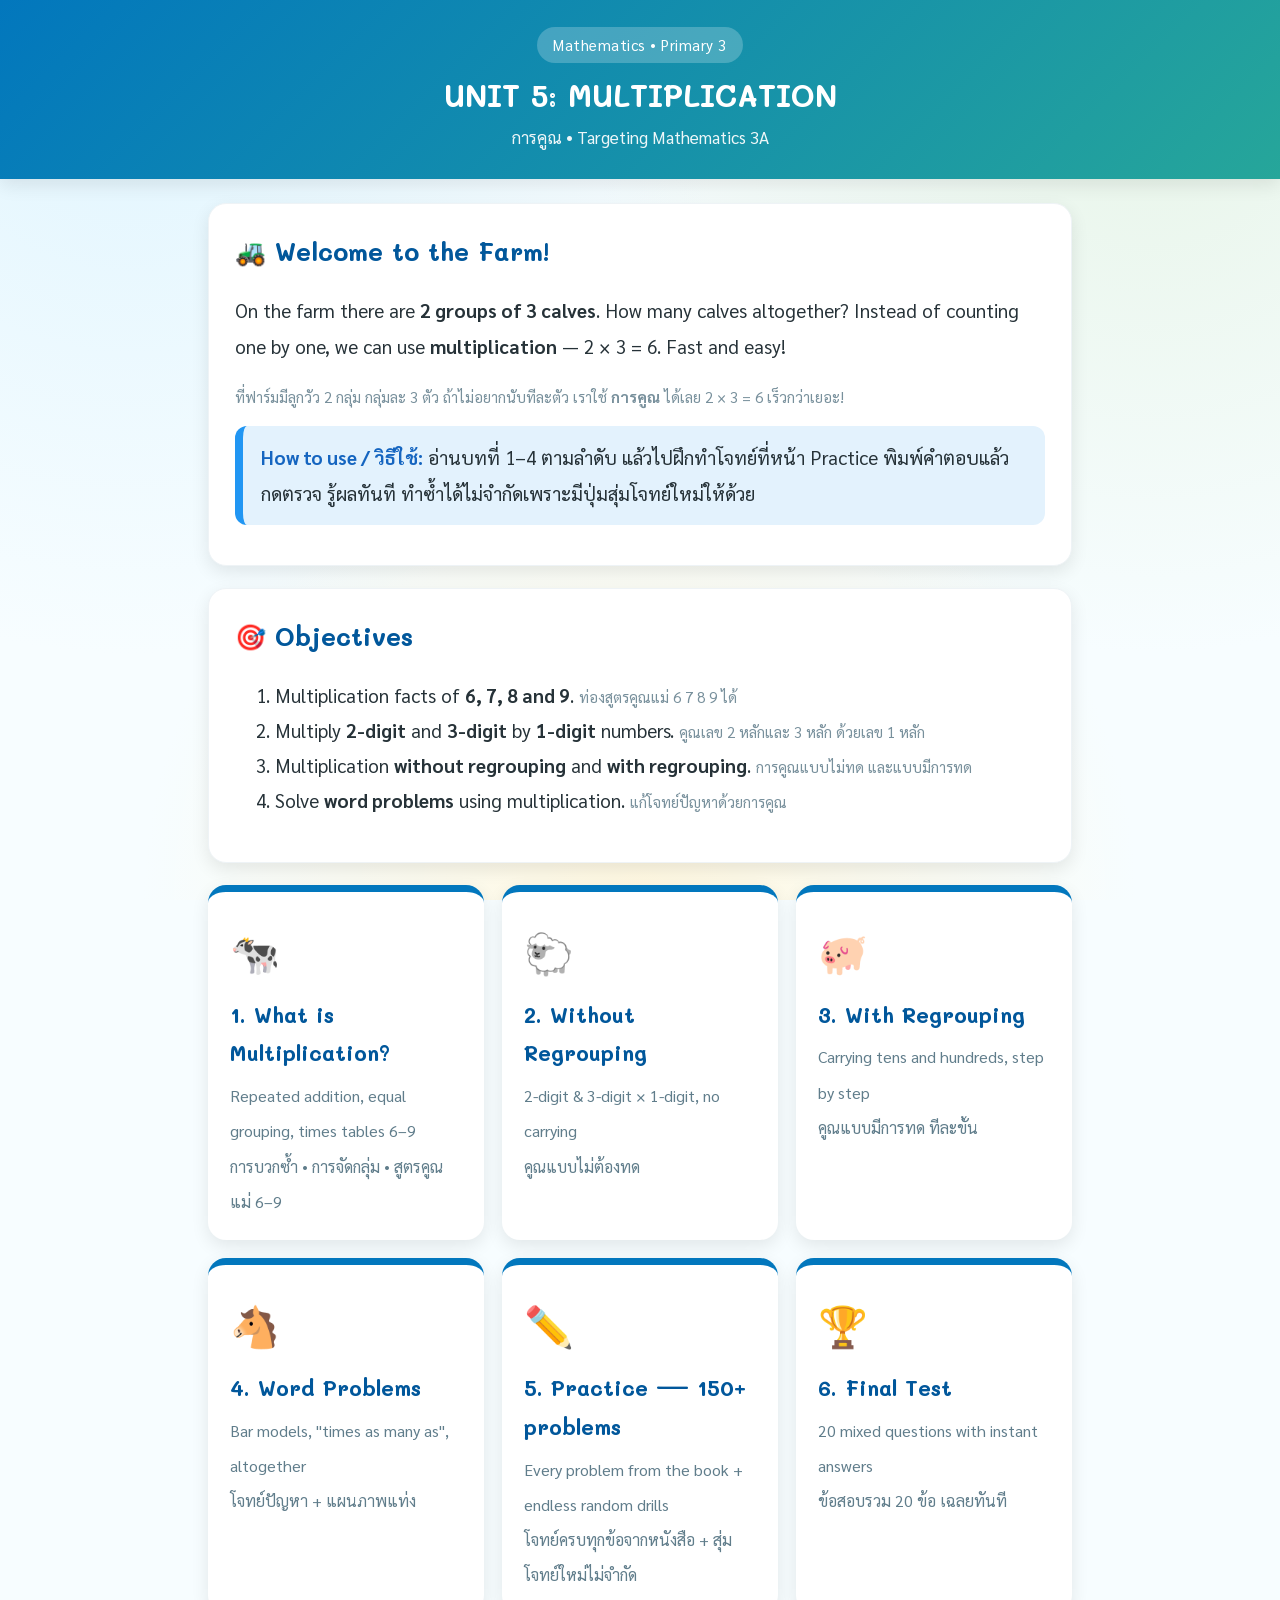
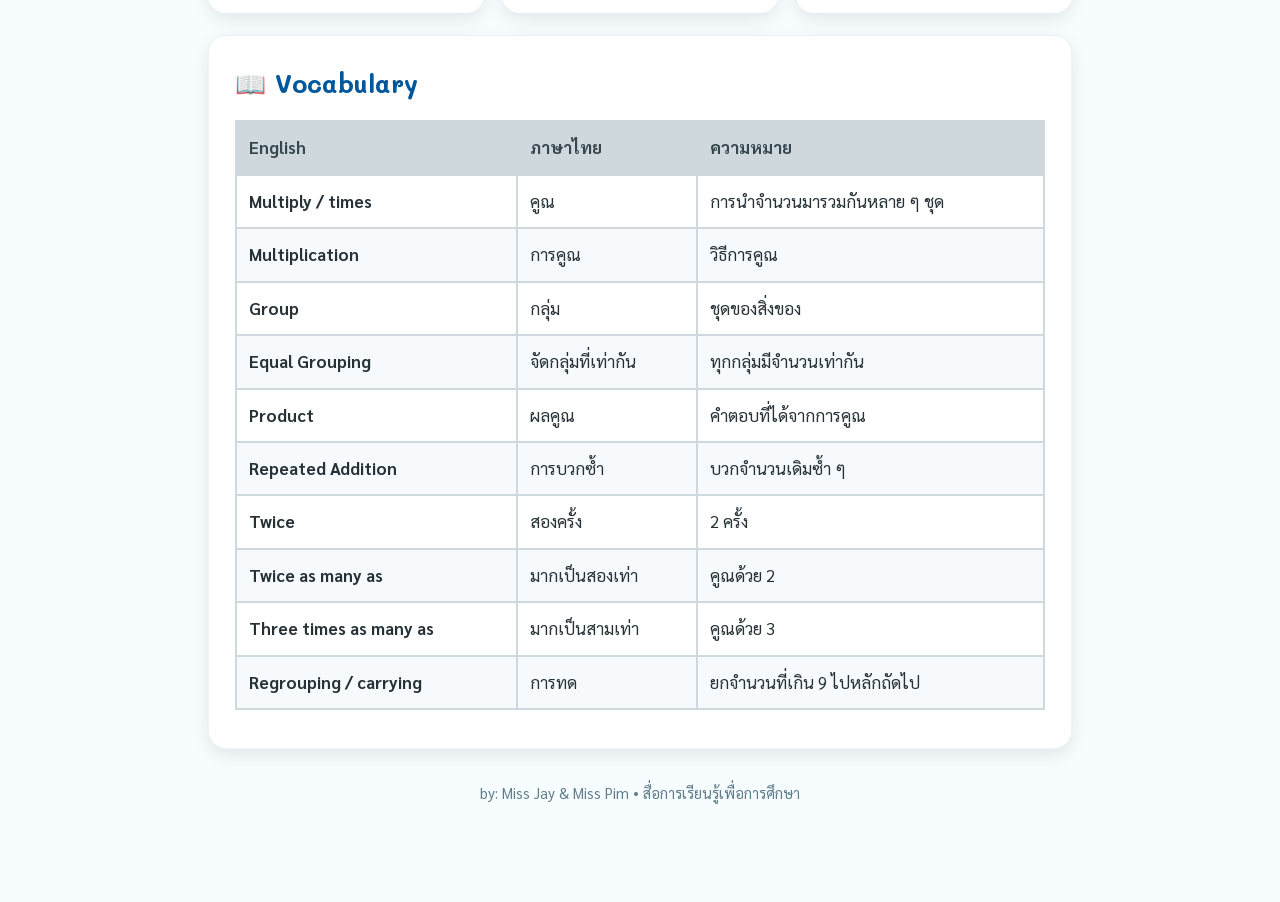
==== index.html @ e2dd2f88 "Add files via upload" ====
<!DOCTYPE html>
<html lang="th">
<head>
<meta charset="UTF-8">
<meta name="viewport" content="width=device-width, initial-scale=1">
<title>Math P.3 — Unit 5 Multiplication</title>
<link rel="stylesheet" href="style.css">
</head>
<body class="math">

<header class="site-head">
  <span class="unit">Mathematics • Primary 3</span>
  <h1>UNIT 5: MULTIPLICATION</h1>
  <p>การคูณ • Targeting Mathematics 3A</p>
</header>

<div class="wrap">

  <div class="card">
    <h2>🚜 Welcome to the Farm!</h2>
    <p>
      On the farm there are <b>2 groups of 3 calves</b>. How many calves altogether?
      Instead of counting one by one, we can use <b>multiplication</b> — 2 × 3 = 6. Fast and easy!
    </p>
    <p class="th">
      ที่ฟาร์มมีลูกวัว 2 กลุ่ม กลุ่มละ 3 ตัว ถ้าไม่อยากนับทีละตัว เราใช้ <b>การคูณ</b> ได้เลย 2 × 3 = 6 เร็วกว่าเยอะ!
    </p>
    <div class="tip">
      <b>How to use / วิธีใช้:</b> อ่านบทที่ 1–4 ตามลำดับ แล้วไปฝึกทำโจทย์ที่หน้า Practice
      พิมพ์คำตอบแล้วกดตรวจ รู้ผลทันที ทำซ้ำได้ไม่จำกัดเพราะมีปุ่มสุ่มโจทย์ใหม่ให้ด้วย
    </div>
  </div>

  <div class="card">
    <h2>🎯 Objectives</h2>
    <ol>
      <li>Multiplication facts of <b>6, 7, 8 and 9</b>. <span class="th">ท่องสูตรคูณแม่ 6 7 8 9 ได้</span></li>
      <li>Multiply <b>2-digit</b> and <b>3-digit</b> by <b>1-digit</b> numbers. <span class="th">คูณเลข 2 หลักและ 3 หลัก ด้วยเลข 1 หลัก</span></li>
      <li>Multiplication <b>without regrouping</b> and <b>with regrouping</b>. <span class="th">การคูณแบบไม่ทด และแบบมีการทด</span></li>
      <li>Solve <b>word problems</b> using multiplication. <span class="th">แก้โจทย์ปัญหาด้วยการคูณ</span></li>
    </ol>
  </div>

  <div class="menu">
    <a href="lesson1.html">
      <span class="ico">🐄</span>
      <b>1. What is Multiplication?</b>
      <span>Repeated addition, equal grouping, times tables 6–9<br><span class="th">การบวกซ้ำ • การจัดกลุ่ม • สูตรคูณแม่ 6–9</span></span>
    </a>
    <a href="lesson2.html">
      <span class="ico">🐑</span>
      <b>2. Without Regrouping</b>
      <span>2-digit &amp; 3-digit × 1-digit, no carrying<br><span class="th">คูณแบบไม่ต้องทด</span></span>
    </a>
    <a href="lesson3.html">
      <span class="ico">🐖</span>
      <b>3. With Regrouping</b>
      <span>Carrying tens and hundreds, step by step<br><span class="th">คูณแบบมีการทด ทีละขั้น</span></span>
    </a>
    <a href="lesson4.html">
      <span class="ico">🐴</span>
      <b>4. Word Problems</b>
      <span>Bar models, "times as many as", altogether<br><span class="th">โจทย์ปัญหา + แผนภาพแท่ง</span></span>
    </a>
    <a href="practice.html">
      <span class="ico">✏️</span>
      <b>5. Practice — 150+ problems</b>
      <span>Every problem from the book + endless random drills<br><span class="th">โจทย์ครบทุกข้อจากหนังสือ + สุ่มโจทย์ใหม่ไม่จำกัด</span></span>
    </a>
    <a href="quiz.html">
      <span class="ico">🏆</span>
      <b>6. Final Test</b>
      <span>20 mixed questions with instant answers<br><span class="th">ข้อสอบรวม 20 ข้อ เฉลยทันที</span></span>
    </a>
  </div>

  <div class="card" style="margin-top:22px">
    <h2>📖 Vocabulary</h2>
    <table>
      <thead><tr><th>English</th><th>ภาษาไทย</th><th>ความหมาย</th></tr></thead>
      <tbody>
        <tr><td><b>Multiply / times</b></td><td>คูณ</td><td>การนำจำนวนมารวมกันหลาย ๆ ชุด</td></tr>
        <tr><td><b>Multiplication</b></td><td>การคูณ</td><td>วิธีการคูณ</td></tr>
        <tr><td><b>Group</b></td><td>กลุ่ม</td><td>ชุดของสิ่งของ</td></tr>
        <tr><td><b>Equal Grouping</b></td><td>จัดกลุ่มที่เท่ากัน</td><td>ทุกกลุ่มมีจำนวนเท่ากัน</td></tr>
        <tr><td><b>Product</b></td><td>ผลคูณ</td><td>คำตอบที่ได้จากการคูณ</td></tr>
        <tr><td><b>Repeated Addition</b></td><td>การบวกซ้ำ</td><td>บวกจำนวนเดิมซ้ำ ๆ</td></tr>
        <tr><td><b>Twice</b></td><td>สองครั้ง</td><td>2 ครั้ง</td></tr>
        <tr><td><b>Twice as many as</b></td><td>มากเป็นสองเท่า</td><td>คูณด้วย 2</td></tr>
        <tr><td><b>Three times as many as</b></td><td>มากเป็นสามเท่า</td><td>คูณด้วย 3</td></tr>
        <tr><td><b>Regrouping / carrying</b></td><td>การทด</td><td>ยกจำนวนที่เกิน 9 ไปหลักถัดไป</td></tr>
      </tbody>
    </table>
  </div>

  <p class="foot">by: Miss Jay &amp; Miss Pim • สื่อการเรียนรู้เพื่อการศึกษา</p>
</div>

</body>
</html>
---- style.css ----
/* ===== สื่อการเรียนรู้ ป.3 หน่วยที่ 4 แรงในชีวิตประจำวัน ===== */

@import url('https://fonts.googleapis.com/css2?family=Sarabun:wght@400;600;700&family=Mali:wght@500;700&display=swap');

:root {
  --green-900: #1b5e20;
  --green-700: #2e7d32;
  --green-500: #43a047;
  --green-100: #e8f5e9;
  --blue-700: #1565c0;
  --blue-500: #2196f3;
  --blue-100: #e3f2fd;
  --orange: #f57c00;
  --yellow: #fff9c4;
  --pink: #fce4ec;
  --purple: #7b1fa2;
  --red: #d32f2f;
  --ink: #263238;
  --muted: #607d8b;
  --card: #ffffff;
  --radius: 18px;
  --shadow: 0 6px 18px rgba(0, 0, 0, .09);
}

* { box-sizing: border-box; }

body {
  margin: 0;
  font-family: 'Sarabun', 'Noto Sans Thai', sans-serif;
  font-size: 19px;
  line-height: 1.85;
  color: var(--ink);
  background:
    radial-gradient(circle at 12% 8%, #e8f5e9 0, transparent 42%),
    radial-gradient(circle at 88% 12%, #e3f2fd 0, transparent 42%),
    radial-gradient(circle at 50% 100%, #fff8e1 0, transparent 45%),
    #fafdff;
  background-attachment: fixed;
}

.wrap {
  max-width: 900px;
  margin: 0 auto;
  padding: 24px 18px 80px;
}

/* ---------- Header ---------- */
.site-head {
  background: linear-gradient(135deg, var(--green-700), var(--green-500));
  color: #fff;
  padding: 26px 18px;
  text-align: center;
  box-shadow: var(--shadow);
}
.site-head .unit {
  display: inline-block;
  background: rgba(255, 255, 255, .22);
  border-radius: 999px;
  padding: 4px 16px;
  font-size: 15px;
  letter-spacing: .5px;
}
.site-head h1 {
  font-family: 'Mali', 'Sarabun', sans-serif;
  margin: 10px 0 4px;
  font-size: 30px;
  line-height: 1.5;
}
.site-head p { margin: 0; opacity: .93; font-size: 17px; }

/* ---------- Nav ---------- */
.crumb {
  display: flex;
  flex-wrap: wrap;
  gap: 8px;
  align-items: center;
  margin-bottom: 18px;
  font-size: 16px;
}
.crumb a {
  color: var(--green-700);
  text-decoration: none;
  background: #fff;
  border: 2px solid var(--green-100);
  border-radius: 999px;
  padding: 4px 14px;
  font-weight: 600;
}
.crumb a:hover { background: var(--green-100); }

/* ---------- Card ---------- */
.card {
  background: var(--card);
  border-radius: var(--radius);
  box-shadow: var(--shadow);
  padding: 24px 26px;
  margin-bottom: 22px;
  border: 1px solid #eef3f6;
}
.card h2 {
  font-family: 'Mali', 'Sarabun', sans-serif;
  color: var(--green-700);
  margin: 0 0 6px;
  font-size: 25px;
  display: flex;
  align-items: center;
  gap: 10px;
}
.card h3 {
  font-family: 'Mali', 'Sarabun', sans-serif;
  color: var(--blue-700);
  font-size: 21px;
  margin: 22px 0 8px;
}

/* ---------- Menu (index) ---------- */
.menu { display: grid; grid-template-columns: repeat(auto-fit, minmax(250px, 1fr)); gap: 18px; }
.menu a {
  display: block;
  background: #fff;
  border-radius: var(--radius);
  box-shadow: var(--shadow);
  padding: 22px;
  text-decoration: none;
  color: var(--ink);
  border-top: 7px solid var(--green-500);
  transition: transform .15s ease, box-shadow .15s ease;
}
.menu a:hover { transform: translateY(-5px); box-shadow: 0 12px 26px rgba(0, 0, 0, .14); }
.menu a .ico { font-size: 40px; display: block; }
.menu a b {
  font-family: 'Mali', 'Sarabun', sans-serif;
  display: block;
  font-size: 21px;
  color: var(--green-900);
  margin: 8px 0 4px;
}
.menu a span { color: var(--muted); font-size: 16px; }
.menu a.b2 { border-top-color: var(--blue-500); }
.menu a.b2 b { color: var(--blue-700); }
.menu a.b3 { border-top-color: var(--orange); }
.menu a.b3 b { color: var(--orange); }
.menu a.b4 { border-top-color: var(--purple); }
.menu a.b4 b { color: var(--purple); }

/* ---------- Grid of concept boxes ---------- */
.grid4 { display: grid; grid-template-columns: repeat(auto-fit, minmax(200px, 1fr)); gap: 16px; margin-top: 12px; }
.box {
  background: var(--green-100);
  border: 2px solid #c8e6c9;
  border-radius: 16px;
  padding: 16px;
  text-align: center;
}
.box .emo { font-size: 38px; }
.box b { display: block; color: var(--green-900); font-size: 18px; margin: 6px 0; font-family: 'Mali', sans-serif; }
.box p { margin: 0; font-size: 16px; line-height: 1.7; }
.box.blue { background: var(--blue-100); border-color: #bbdefb; }
.box.blue b { color: var(--blue-700); }
.box.yellow { background: var(--yellow); border-color: #fff59d; }
.box.yellow b { color: #ef6c00; }
.box.pink { background: var(--pink); border-color: #f8bbd0; }
.box.pink b { color: #ad1457; }

/* ---------- Two-column compare ---------- */
.two { display: grid; grid-template-columns: 1fr 1fr; gap: 18px; }
@media (max-width: 640px) { .two { grid-template-columns: 1fr; } }

/* ---------- Table ---------- */
table { width: 100%; border-collapse: collapse; margin: 14px 0; font-size: 17px; }
th, td { border: 2px solid #cfd8dc; padding: 10px 12px; text-align: left; vertical-align: top; }
th { background: #cfd8dc; color: #37474f; font-weight: 700; }
tbody tr:nth-child(even) td { background: #f7fafc; }

/* ---------- Callouts ---------- */
.note {
  background: var(--yellow);
  border-left: 8px solid var(--orange);
  border-radius: 12px;
  padding: 14px 18px;
  margin: 16px 0;
}
.note b { color: #e65100; }
.tip {
  background: var(--blue-100);
  border-left: 8px solid var(--blue-500);
  border-radius: 12px;
  padding: 14px 18px;
  margin: 16px 0;
}
.tip b { color: var(--blue-700); }

/* ---------- Quiz ---------- */
.q { border: 2px solid #e0e0e0; border-radius: 16px; padding: 18px 20px; margin-bottom: 18px; background: #fff; }
.q .qnum {
  display: inline-block;
  background: var(--green-500);
  color: #fff;
  border-radius: 999px;
  width: 32px;
  height: 32px;
  line-height: 32px;
  text-align: center;
  font-weight: 700;
  margin-right: 8px;
}
.q .qtext { font-weight: 600; font-size: 19px; }
.opts { margin-top: 12px; display: grid; gap: 10px; }
.opt {
  display: block;
  width: 100%;
  text-align: left;
  font-family: inherit;
  font-size: 18px;
  background: #f5f7f9;
  border: 2px solid #dfe6ea;
  border-radius: 12px;
  padding: 11px 16px;
  cursor: pointer;
  transition: .12s;
  color: var(--ink);
}
.opt:hover:not(:disabled) { background: var(--green-100); border-color: var(--green-500); }
.opt:disabled { cursor: default; }
.opt.correct { background: #c8e6c9; border-color: var(--green-700); font-weight: 700; }
.opt.wrong { background: #ffcdd2; border-color: var(--red); }
.fb { margin-top: 12px; padding: 12px 16px; border-radius: 12px; display: none; font-size: 17px; }
.fb.show { display: block; }
.fb.ok { background: #e8f5e9; border-left: 6px solid var(--green-700); }
.fb.no { background: #ffebee; border-left: 6px solid var(--red); }

/* ---------- Fill in the blank ---------- */
.fill input[type=text] {
  font-family: inherit;
  font-size: 18px;
  padding: 8px 12px;
  border: 2px solid #dfe6ea;
  border-radius: 10px;
  width: 100%;
  max-width: 420px;
}
.btn {
  font-family: 'Mali', 'Sarabun', sans-serif;
  font-size: 17px;
  background: var(--green-700);
  color: #fff;
  border: 0;
  border-radius: 999px;
  padding: 9px 24px;
  cursor: pointer;
  margin-top: 10px;
}
.btn:hover { background: var(--green-900); }
.btn.ghost { background: #fff; color: var(--green-700); border: 2px solid var(--green-700); }

/* ---------- Score ---------- */
.score {
  position: sticky;
  top: 0;
  z-index: 5;
  background: var(--green-700);
  color: #fff;
  border-radius: 0 0 16px 16px;
  padding: 12px 20px;
  font-family: 'Mali', sans-serif;
  font-size: 20px;
  text-align: center;
  box-shadow: var(--shadow);
  margin-bottom: 20px;
}

/* ---------- Worksheet lines ---------- */
.write-line {
  border-bottom: 2px dotted #90a4ae;
  min-height: 34px;
  margin: 8px 0;
}
.answer {
  display: none;
  background: #e8f5e9;
  border-left: 6px solid var(--green-700);
  border-radius: 10px;
  padding: 10px 16px;
  margin-top: 8px;
  color: var(--green-900);
  font-weight: 600;
}
.answer.show { display: block; }

/* ---------- Footer ---------- */
.foot { text-align: center; color: var(--muted); font-size: 15px; margin-top: 30px; }

/* ---------- Pink theme (Social Studies) ---------- */
body.pink {
  background:
    radial-gradient(circle at 12% 8%, #fce4ec 0, transparent 42%),
    radial-gradient(circle at 88% 12%, #f8bbd0 0, transparent 40%),
    radial-gradient(circle at 50% 100%, #fff3e0 0, transparent 45%),
    #fffafc;
  background-attachment: fixed;
}
body.pink .site-head { background: linear-gradient(135deg, #ec407a, #f06292); }
body.pink .card h2 { color: #c2185b; }
body.pink .card h3 { color: #1a3a7a; }
body.pink .crumb a { color: #c2185b; border-color: #fce4ec; }
body.pink .crumb a:hover { background: #fce4ec; }
body.pink .btn { background: #c2185b; }
body.pink .btn:hover { background: #880e4f; }
body.pink .btn.ghost { background: #fff; color: #c2185b; border-color: #c2185b; }
body.pink .score { background: #c2185b; }
body.pink .q .qnum { background: #ec407a; }
body.pink .opt:hover:not(:disabled) { background: #fce4ec; border-color: #ec407a; }
body.pink .menu a { border-top-color: #ec407a; }
body.pink .menu a b { color: #c2185b; }
body.pink .box { background: #fce4ec; border-color: #f8bbd0; }
body.pink .box b { color: #c2185b; }
body.pink .answer { background: #fce4ec; border-left-color: #c2185b; color: #880e4f; }

/* Country cards */
.countries { display: grid; grid-template-columns: repeat(auto-fit, minmax(230px, 1fr)); gap: 16px; margin-top: 14px; }
.country {
  background: #fff;
  border: 2px solid #f3e5f5;
  border-radius: 16px;
  padding: 16px;
  text-align: center;
  box-shadow: 0 4px 12px rgba(0,0,0,.06);
}
.country .flag { font-size: 46px; line-height: 1.2; }
.country .name {
  font-family: 'Mali', sans-serif;
  font-size: 20px;
  color: #c2185b;
  margin: 4px 0 10px;
  font-weight: 700;
}
.country dl { margin: 0; font-size: 16px; text-align: left; }
.country dt { color: #78909c; font-size: 14px; margin-top: 6px; }
.country dd { margin: 0; font-weight: 700; color: #263238; }
.th { color: #78909c; font-size: 15px; font-weight: 400; }

/* Match exercise */
.match { display: grid; grid-template-columns: 1fr; gap: 10px; }
.match .row { display: flex; align-items: center; gap: 10px; flex-wrap: wrap;
  background: #fafafa; border: 2px solid #eee; border-radius: 12px; padding: 10px 14px; }
.match .row b { min-width: 30px; }
.match select {
  font-family: inherit; font-size: 17px; padding: 7px 10px;
  border: 2px solid #dfe6ea; border-radius: 10px; background: #fff; flex: 1; min-width: 170px;
}
.match .row.right { background: #c8e6c9; border-color: #2e7d32; }
.match .row.miss { background: #ffcdd2; border-color: #d32f2f; }

/* ---------- Print ---------- */
@media print {
  body { background: #fff; }
  .crumb, .btn, .score { display: none; }
  .card { box-shadow: none; break-inside: avoid; }
}

/* ===================== MATH THEME (blue/green farm) ===================== */
body.math {
  background:
    radial-gradient(circle at 10% 6%, #e1f5fe 0, transparent 42%),
    radial-gradient(circle at 90% 10%, #e8f5e9 0, transparent 40%),
    radial-gradient(circle at 50% 100%, #fff8e1 0, transparent 45%),
    #f7fdff;
  background-attachment: fixed;
}
body.math .site-head { background: linear-gradient(135deg, #0277bd, #26a69a); }
body.math .card h2 { color: #01579b; }
body.math .card h3 { color: #2e7d32; }
body.math .crumb a { color: #0277bd; border-color: #e1f5fe; }
body.math .crumb a:hover { background: #e1f5fe; }
body.math .btn { background: #0277bd; }
body.math .btn:hover { background: #01579b; }
body.math .btn.ghost { background: #fff; color: #0277bd; border-color: #0277bd; }
body.math .score { background: #0277bd; }
body.math .q .qnum { background: #26a69a; }
body.math .menu a { border-top-color: #0277bd; }
body.math .menu a b { color: #01579b; }

/* ---- times table cards ---- */
.tt { display: grid; grid-template-columns: repeat(auto-fit, minmax(180px, 1fr)); gap: 14px; }
.tt .col { background: #fff3e0; border: 2px solid #ffcc80; border-radius: 14px; padding: 12px 14px; }
.tt .col h4 {
  margin: 0 0 8px; font-family: 'Mali', sans-serif; font-size: 20px;
  color: #e65100; text-align: center;
}
.tt .row2 {
  background: #ffe0b2; border-radius: 9px; padding: 6px 10px; margin: 5px 0;
  font-size: 19px; font-weight: 700; text-align: center; letter-spacing: .5px;
}

/* ---- skip count chain ---- */
.chain { display: flex; flex-wrap: wrap; gap: 8px; align-items: center; margin: 10px 0; }
.chain .n {
  min-width: 56px; text-align: center; background: #fff; border: 2px solid #ffb74d;
  border-radius: 10px; padding: 8px 6px; font-weight: 700; font-size: 18px;
}
.chain .arrow { color: #e53935; font-weight: 700; }

/* ---- column (vertical) sums ---- */
.sums { display: grid; grid-template-columns: repeat(auto-fit, minmax(140px, 1fr)); gap: 16px; margin-top: 14px; }
.sum {
  background: #fff; border: 2px solid #e0e0e0; border-radius: 14px;
  padding: 14px 10px; text-align: right; font-family: 'Courier New', monospace;
}
.sum .lbl {
  text-align: left; font-family: 'Sarabun', sans-serif; font-size: 14px;
  color: #78909c; margin-bottom: 6px;
}
.sum .a, .sum .b { font-size: 27px; font-weight: 700; letter-spacing: 4px; }
.sum .b::before { content: '×'; float: left; font-size: 24px; }
.sum hr { border: 0; border-top: 3px solid #37474f; margin: 6px 0; }
.sum input {
  font-family: 'Courier New', monospace; font-size: 24px; font-weight: 700;
  width: 100%; text-align: right; letter-spacing: 3px;
  border: 2px solid #dfe6ea; border-radius: 9px; padding: 5px 8px;
}
.sum input.right { background: #c8e6c9; border-color: #2e7d32; }
.sum input.miss  { background: #ffcdd2; border-color: #d32f2f; }
.sum .key { font-family: 'Sarabun', sans-serif; font-size: 15px; color: #c62828; font-weight: 700; display: none; }
.sum .key.show { display: block; }

/* ---- inline fill rows ---- */
.fills { display: grid; grid-template-columns: repeat(auto-fit, minmax(230px, 1fr)); gap: 10px; margin-top: 12px; }
.fill1 {
  display: flex; align-items: center; gap: 8px; flex-wrap: wrap;
  background: #fafafa; border: 2px solid #eceff1; border-radius: 12px;
  padding: 10px 14px; font-size: 19px; font-weight: 600;
}
.fill1 input {
  font-family: inherit; font-size: 19px; font-weight: 700; width: 84px; text-align: center;
  border: 2px solid #dfe6ea; border-radius: 9px; padding: 5px;
}
.fill1 input.right { background: #c8e6c9; border-color: #2e7d32; }
.fill1 input.miss  { background: #ffcdd2; border-color: #d32f2f; }
.fill1 .tag { font-size: 14px; color: #78909c; min-width: 22px; }

/* ---- word problem ---- */
.wp { background: #fff; border: 2px solid #e0e0e0; border-left: 8px solid #26a69a; border-radius: 14px; padding: 16px 20px; margin-bottom: 16px; }
.wp .story { font-size: 19px; line-height: 1.9; }
.wp .story b { color: #00695c; }
.bar { display: flex; gap: 3px; margin: 10px 0; flex-wrap: wrap; }
.bar span {
  background: #c8e6c9; border: 2px solid #66bb6a; border-radius: 6px;
  min-width: 46px; text-align: center; padding: 7px 4px; font-weight: 700; font-size: 16px;
}
.bar span.one { background: #fff59d; border-color: #fbc02d; }

/* ---- stat strip ---- */
.strip {
  display: flex; gap: 14px; flex-wrap: wrap; justify-content: center;
  background: #e1f5fe; border-radius: 14px; padding: 14px; margin: 14px 0;
}
.strip div { text-align: center; min-width: 96px; }
.strip b { display: block; font-size: 27px; color: #01579b; font-family: 'Mali', sans-serif; }
.strip span { font-size: 14px; color: #546e7a; }

/* ---- full multiplication grid ---- */
.grid-table { overflow-x: auto; }
.grid-table table { font-size: 16px; min-width: 560px; }
.grid-table th, .grid-table td { text-align: center; padding: 7px 4px; }
.grid-table thead th, .grid-table tbody th { background: #b3e5fc; color: #01579b; }
.grid-table td.hl { background: #fff9c4; font-weight: 700; }
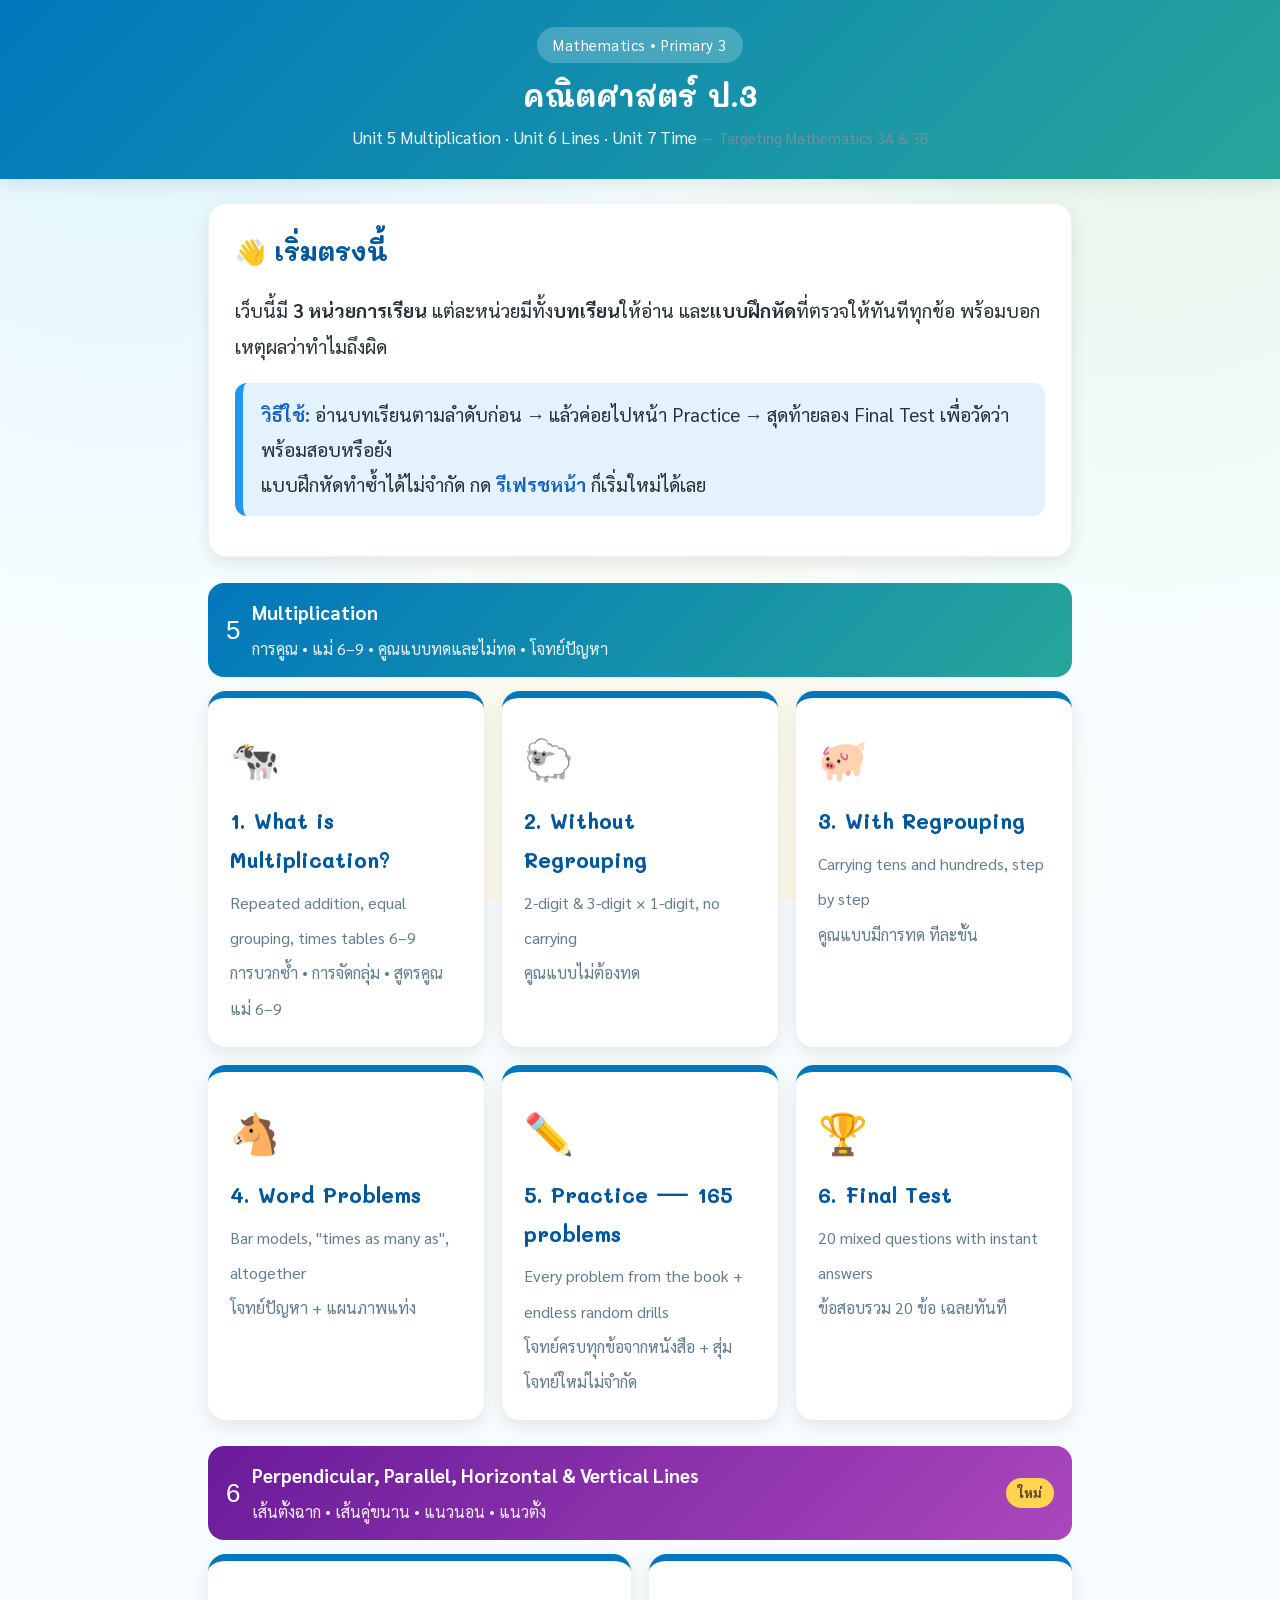
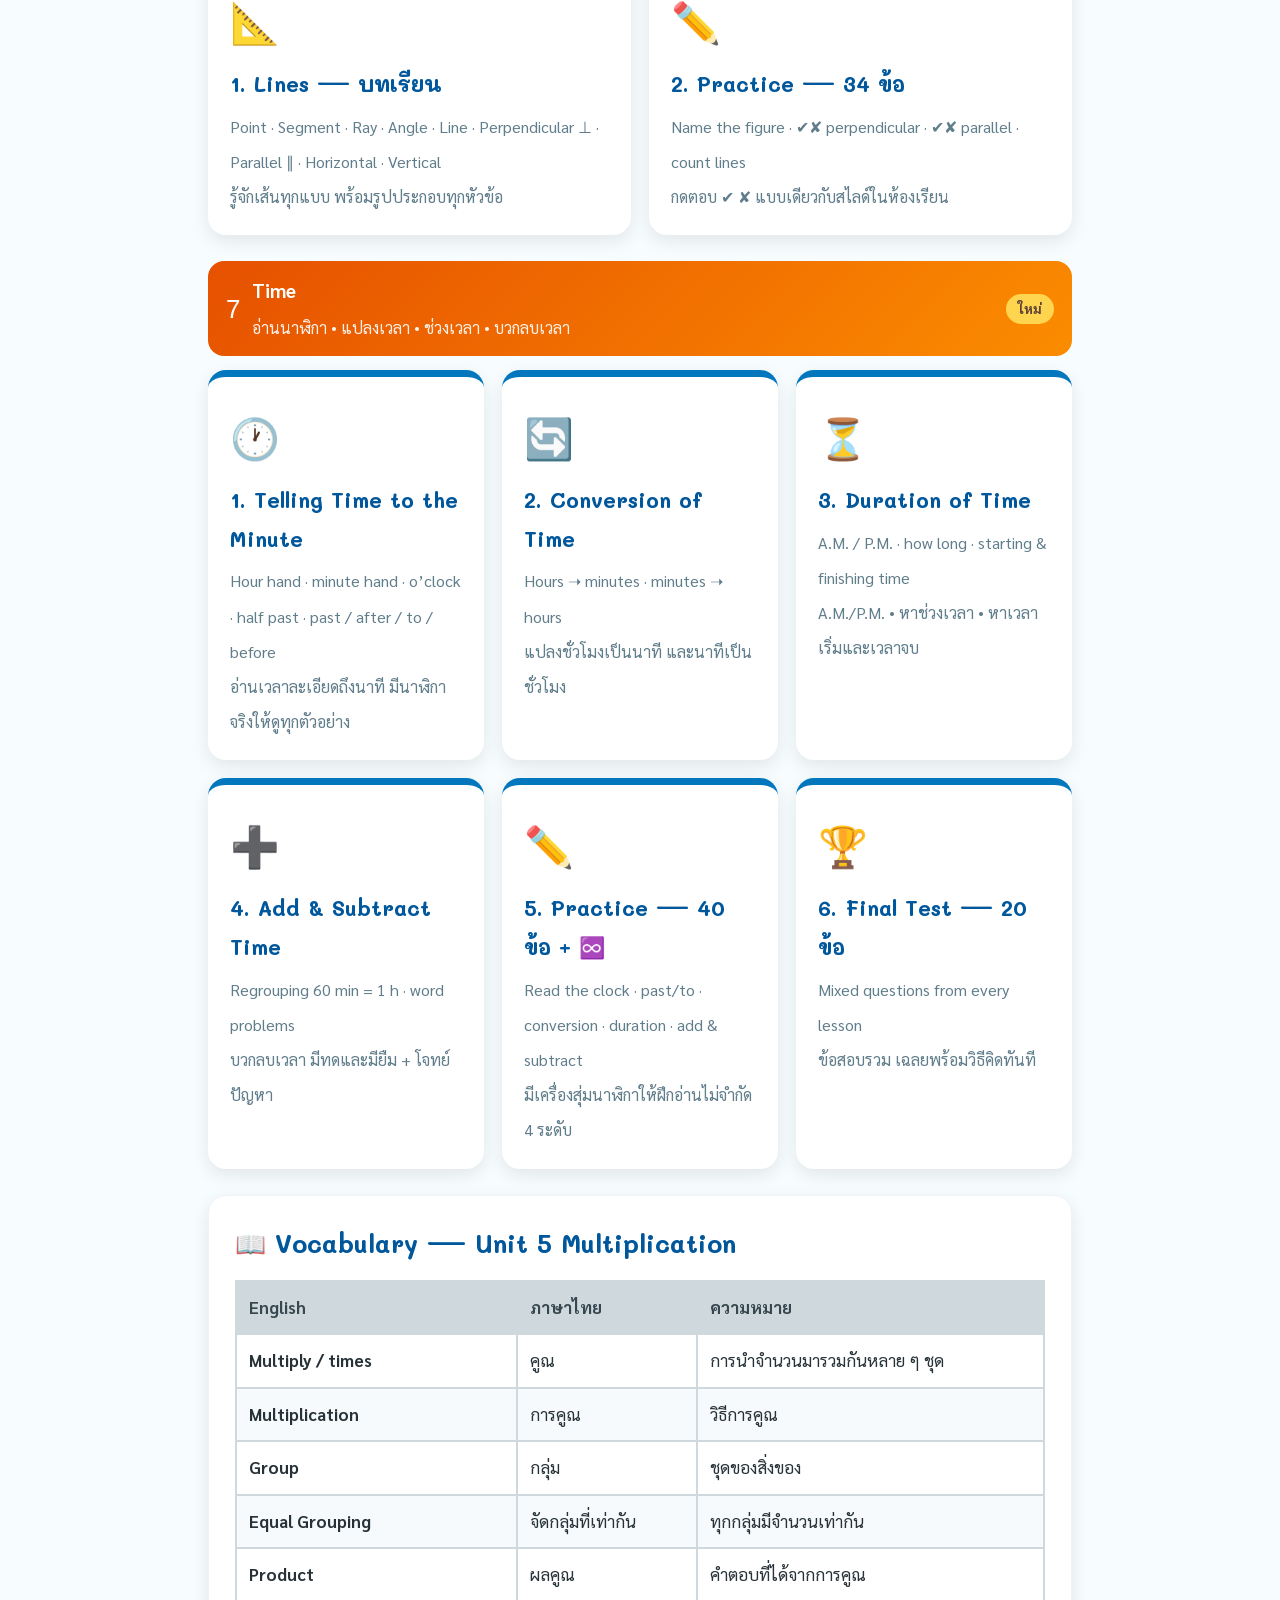
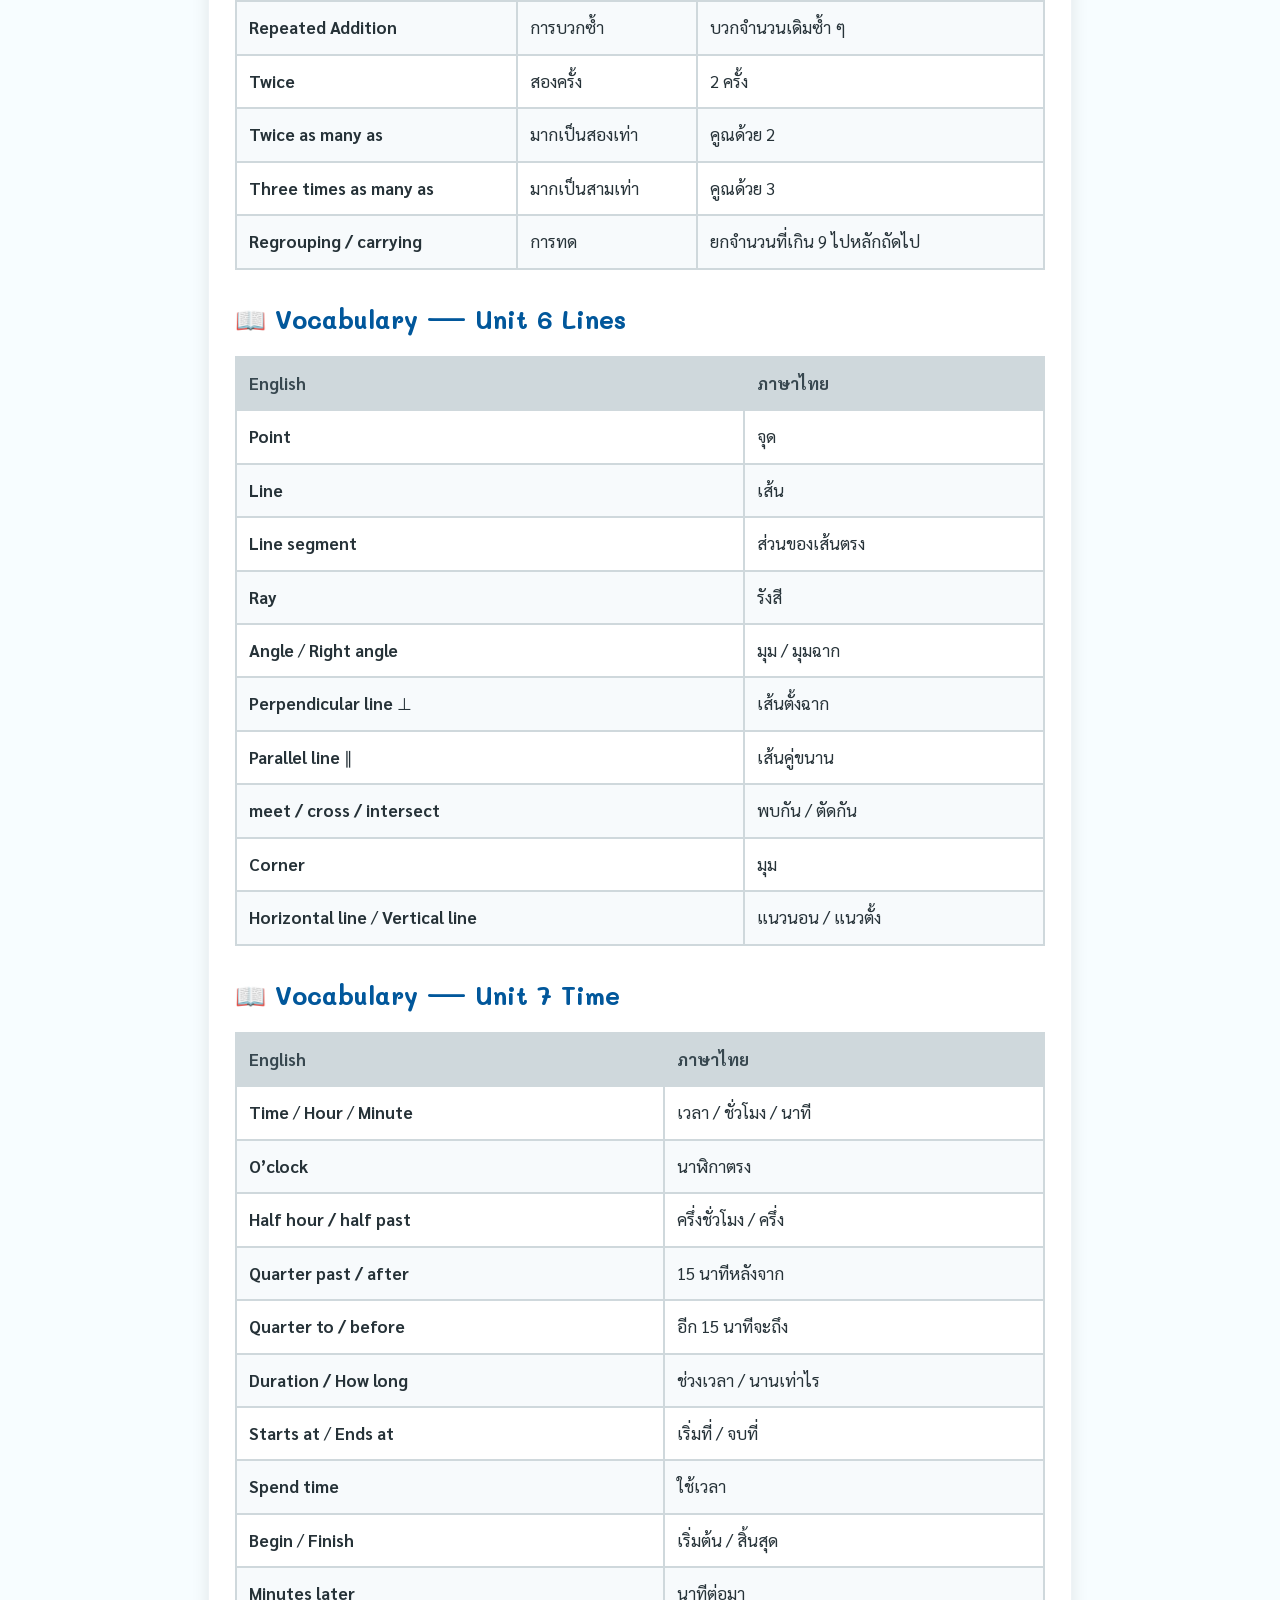
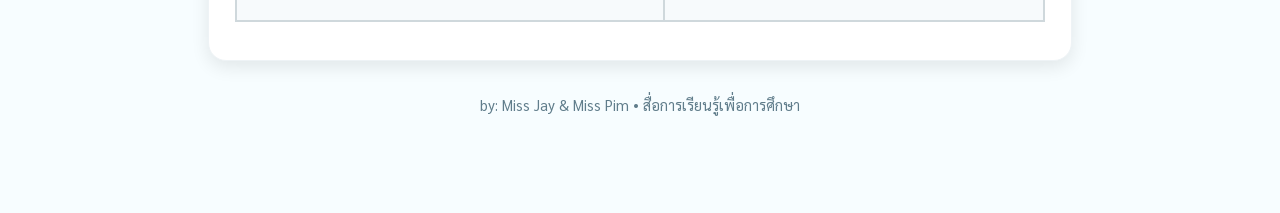
==== commit c83f7b20: "Add files via upload" ====
--- a/index.html
+++ b/index.html
@@ -3,42 +3,52 @@
 <head>
 <meta charset="UTF-8">
 <meta name="viewport" content="width=device-width, initial-scale=1">
-<title>Math P.3 — Unit 5 Multiplication</title>
+<title>Math P.3 — Multiplication · Lines · Time</title>
 <link rel="stylesheet" href="style.css">
+<style>
+  .unitbar {
+    display:flex; align-items:center; gap:12px; flex-wrap:wrap;
+    background:linear-gradient(135deg,#0277bd,#26a69a); color:#fff;
+    border-radius:16px; padding:12px 18px; margin:26px 0 14px;
+  }
+  .unitbar .n { font-family:'Mali',sans-serif; font-size:26px; }
+  .unitbar .t { font-size:19px; font-weight:700; }
+  .unitbar .th2 { font-size:16px; opacity:.92; }
+  .unitbar.u6 { background:linear-gradient(135deg,#6a1b9a,#ab47bc); }
+  .unitbar.u7 { background:linear-gradient(135deg,#e65100,#fb8c00); }
+  .newtag {
+    background:#ffd54f; color:#5d4037; border-radius:999px;
+    padding:2px 12px; font-size:14px; font-weight:700; margin-left:auto;
+  }
+</style>
 </head>
 <body class="math">
 
 <header class="site-head">
   <span class="unit">Mathematics • Primary 3</span>
-  <h1>UNIT 5: MULTIPLICATION</h1>
-  <p>การคูณ • Targeting Mathematics 3A</p>
+  <h1>คณิตศาสตร์ ป.3</h1>
+  <p>Unit 5 Multiplication · Unit 6 Lines · Unit 7 Time <span class="th">— Targeting Mathematics 3A &amp; 3B</span></p>
 </header>
 
 <div class="wrap">
 
   <div class="card">
-    <h2>🚜 Welcome to the Farm!</h2>
+    <h2>👋 เริ่มตรงนี้</h2>
     <p>
-      On the farm there are <b>2 groups of 3 calves</b>. How many calves altogether?
-      Instead of counting one by one, we can use <b>multiplication</b> — 2 × 3 = 6. Fast and easy!
-    </p>
-    <p class="th">
-      ที่ฟาร์มมีลูกวัว 2 กลุ่ม กลุ่มละ 3 ตัว ถ้าไม่อยากนับทีละตัว เราใช้ <b>การคูณ</b> ได้เลย 2 × 3 = 6 เร็วกว่าเยอะ!
+      เว็บนี้มี <b>3 หน่วยการเรียน</b> แต่ละหน่วยมีทั้ง<b>บทเรียน</b>ให้อ่าน และ<b>แบบฝึกหัด</b>ที่ตรวจให้ทันทีทุกข้อ
+      พร้อมบอกเหตุผลว่าทำไมถึงผิด
     </p>
     <div class="tip">
-      <b>How to use / วิธีใช้:</b> อ่านบทที่ 1–4 ตามลำดับ แล้วไปฝึกทำโจทย์ที่หน้า Practice
-      พิมพ์คำตอบแล้วกดตรวจ รู้ผลทันที ทำซ้ำได้ไม่จำกัดเพราะมีปุ่มสุ่มโจทย์ใหม่ให้ด้วย
+      <b>วิธีใช้:</b> อ่านบทเรียนตามลำดับก่อน → แล้วค่อยไปหน้า Practice →
+      สุดท้ายลอง Final Test เพื่อวัดว่าพร้อมสอบหรือยัง<br>
+      แบบฝึกหัดทำซ้ำได้ไม่จำกัด กด <b>รีเฟรชหน้า</b> ก็เริ่มใหม่ได้เลย
     </div>
   </div>
 
-  <div class="card">
-    <h2>🎯 Objectives</h2>
-    <ol>
-      <li>Multiplication facts of <b>6, 7, 8 and 9</b>. <span class="th">ท่องสูตรคูณแม่ 6 7 8 9 ได้</span></li>
-      <li>Multiply <b>2-digit</b> and <b>3-digit</b> by <b>1-digit</b> numbers. <span class="th">คูณเลข 2 หลักและ 3 หลัก ด้วยเลข 1 หลัก</span></li>
-      <li>Multiplication <b>without regrouping</b> and <b>with regrouping</b>. <span class="th">การคูณแบบไม่ทด และแบบมีการทด</span></li>
-      <li>Solve <b>word problems</b> using multiplication. <span class="th">แก้โจทย์ปัญหาด้วยการคูณ</span></li>
-    </ol>
+  <!-- ============ UNIT 5 ============ -->
+  <div class="unitbar">
+    <span class="n">5</span>
+    <span><span class="t">Multiplication</span><br><span class="th2">การคูณ • แม่ 6–9 • คูณแบบทดและไม่ทด • โจทย์ปัญหา</span></span>
   </div>
 
   <div class="menu">
@@ -47,35 +57,106 @@
       <b>1. What is Multiplication?</b>
       <span>Repeated addition, equal grouping, times tables 6–9<br><span class="th">การบวกซ้ำ • การจัดกลุ่ม • สูตรคูณแม่ 6–9</span></span>
     </a>
-    <a href="lesson2.html">
+    <a href="lesson2.html" class="b2">
       <span class="ico">🐑</span>
       <b>2. Without Regrouping</b>
       <span>2-digit &amp; 3-digit × 1-digit, no carrying<br><span class="th">คูณแบบไม่ต้องทด</span></span>
     </a>
-    <a href="lesson3.html">
+    <a href="lesson3.html" class="b3">
       <span class="ico">🐖</span>
       <b>3. With Regrouping</b>
       <span>Carrying tens and hundreds, step by step<br><span class="th">คูณแบบมีการทด ทีละขั้น</span></span>
     </a>
-    <a href="lesson4.html">
+    <a href="lesson4.html" class="b4">
       <span class="ico">🐴</span>
       <b>4. Word Problems</b>
       <span>Bar models, "times as many as", altogether<br><span class="th">โจทย์ปัญหา + แผนภาพแท่ง</span></span>
     </a>
     <a href="practice.html">
       <span class="ico">✏️</span>
-      <b>5. Practice — 150+ problems</b>
+      <b>5. Practice — 165 problems</b>
       <span>Every problem from the book + endless random drills<br><span class="th">โจทย์ครบทุกข้อจากหนังสือ + สุ่มโจทย์ใหม่ไม่จำกัด</span></span>
     </a>
-    <a href="quiz.html">
+    <a href="quiz.html" class="b3">
       <span class="ico">🏆</span>
       <b>6. Final Test</b>
       <span>20 mixed questions with instant answers<br><span class="th">ข้อสอบรวม 20 ข้อ เฉลยทันที</span></span>
     </a>
   </div>
 
-  <div class="card" style="margin-top:22px">
-    <h2>📖 Vocabulary</h2>
+  <!-- ============ UNIT 6 ============ -->
+  <div class="unitbar u6">
+    <span class="n">6</span>
+    <span><span class="t">Perpendicular, Parallel, Horizontal &amp; Vertical Lines</span><br>
+      <span class="th2">เส้นตั้งฉาก • เส้นคู่ขนาน • แนวนอน • แนวตั้ง</span></span>
+    <span class="newtag">ใหม่</span>
+  </div>
+
+  <div class="menu">
+    <a href="unit6.html" class="b4">
+      <span class="ico">📐</span>
+      <b>1. Lines — บทเรียน</b>
+      <span>Point · Segment · Ray · Angle · Line · Perpendicular ⊥ · Parallel ∥ · Horizontal · Vertical
+        <br><span class="th">รู้จักเส้นทุกแบบ พร้อมรูปประกอบทุกหัวข้อ</span></span>
+    </a>
+    <a href="unit6-practice.html" class="b2">
+      <span class="ico">✏️</span>
+      <b>2. Practice — 34 ข้อ</b>
+      <span>Name the figure · ✔✘ perpendicular · ✔✘ parallel · count lines
+        <br><span class="th">กดตอบ ✔ ✘ แบบเดียวกับสไลด์ในห้องเรียน</span></span>
+    </a>
+  </div>
+
+  <!-- ============ UNIT 7 ============ -->
+  <div class="unitbar u7">
+    <span class="n">7</span>
+    <span><span class="t">Time</span><br>
+      <span class="th2">อ่านนาฬิกา • แปลงเวลา • ช่วงเวลา • บวกลบเวลา</span></span>
+    <span class="newtag">ใหม่</span>
+  </div>
+
+  <div class="menu">
+    <a href="unit7-lesson1.html" class="b3">
+      <span class="ico">🕐</span>
+      <b>1. Telling Time to the Minute</b>
+      <span>Hour hand · minute hand · o’clock · half past · past / after / to / before
+        <br><span class="th">อ่านเวลาละเอียดถึงนาที มีนาฬิกาจริงให้ดูทุกตัวอย่าง</span></span>
+    </a>
+    <a href="unit7-lesson2.html" class="b2">
+      <span class="ico">🔄</span>
+      <b>2. Conversion of Time</b>
+      <span>Hours ➝ minutes · minutes ➝ hours
+        <br><span class="th">แปลงชั่วโมงเป็นนาที และนาทีเป็นชั่วโมง</span></span>
+    </a>
+    <a href="unit7-lesson3.html" class="b4">
+      <span class="ico">⏳</span>
+      <b>3. Duration of Time</b>
+      <span>A.M. / P.M. · how long · starting &amp; finishing time
+        <br><span class="th">A.M./P.M. • หาช่วงเวลา • หาเวลาเริ่มและเวลาจบ</span></span>
+    </a>
+    <a href="unit7-lesson4.html">
+      <span class="ico">➕</span>
+      <b>4. Add &amp; Subtract Time</b>
+      <span>Regrouping 60 min = 1 h · word problems
+        <br><span class="th">บวกลบเวลา มีทดและมียืม + โจทย์ปัญหา</span></span>
+    </a>
+    <a href="unit7-practice.html" class="b2">
+      <span class="ico">✏️</span>
+      <b>5. Practice — 40 ข้อ + ♾️</b>
+      <span>Read the clock · past/to · conversion · duration · add &amp; subtract
+        <br><span class="th">มีเครื่องสุ่มนาฬิกาให้ฝึกอ่านไม่จำกัด 4 ระดับ</span></span>
+    </a>
+    <a href="unit7-quiz.html" class="b3">
+      <span class="ico">🏆</span>
+      <b>6. Final Test — 20 ข้อ</b>
+      <span>Mixed questions from every lesson
+        <br><span class="th">ข้อสอบรวม เฉลยพร้อมวิธีคิดทันที</span></span>
+    </a>
+  </div>
+
+  <!-- ============ Vocabulary ============ -->
+  <div class="card" style="margin-top:26px">
+    <h2>📖 Vocabulary — Unit 5 Multiplication</h2>
     <table>
       <thead><tr><th>English</th><th>ภาษาไทย</th><th>ความหมาย</th></tr></thead>
       <tbody>
@@ -91,6 +172,40 @@
         <tr><td><b>Regrouping / carrying</b></td><td>การทด</td><td>ยกจำนวนที่เกิน 9 ไปหลักถัดไป</td></tr>
       </tbody>
     </table>
+
+    <h2 style="margin-top:26px">📖 Vocabulary — Unit 6 Lines</h2>
+    <table>
+      <thead><tr><th>English</th><th>ภาษาไทย</th></tr></thead>
+      <tbody>
+        <tr><td><b>Point</b></td><td>จุด</td></tr>
+        <tr><td><b>Line</b></td><td>เส้น</td></tr>
+        <tr><td><b>Line segment</b></td><td>ส่วนของเส้นตรง</td></tr>
+        <tr><td><b>Ray</b></td><td>รังสี</td></tr>
+        <tr><td><b>Angle</b> / <b>Right angle</b></td><td>มุม / มุมฉาก</td></tr>
+        <tr><td><b>Perpendicular line</b> ⊥</td><td>เส้นตั้งฉาก</td></tr>
+        <tr><td><b>Parallel line</b> ∥</td><td>เส้นคู่ขนาน</td></tr>
+        <tr><td><b>meet / cross / intersect</b></td><td>พบกัน / ตัดกัน</td></tr>
+        <tr><td><b>Corner</b></td><td>มุม</td></tr>
+        <tr><td><b>Horizontal line</b> / <b>Vertical line</b></td><td>แนวนอน / แนวตั้ง</td></tr>
+      </tbody>
+    </table>
+
+    <h2 style="margin-top:26px">📖 Vocabulary — Unit 7 Time</h2>
+    <table>
+      <thead><tr><th>English</th><th>ภาษาไทย</th></tr></thead>
+      <tbody>
+        <tr><td><b>Time</b> / <b>Hour</b> / <b>Minute</b></td><td>เวลา / ชั่วโมง / นาที</td></tr>
+        <tr><td><b>O’clock</b></td><td>นาฬิกาตรง</td></tr>
+        <tr><td><b>Half hour / half past</b></td><td>ครึ่งชั่วโมง / ครึ่ง</td></tr>
+        <tr><td><b>Quarter past / after</b></td><td>15 นาทีหลังจาก</td></tr>
+        <tr><td><b>Quarter to / before</b></td><td>อีก 15 นาทีจะถึง</td></tr>
+        <tr><td><b>Duration / How long</b></td><td>ช่วงเวลา / นานเท่าไร</td></tr>
+        <tr><td><b>Starts at</b> / <b>Ends at</b></td><td>เริ่มที่ / จบที่</td></tr>
+        <tr><td><b>Spend time</b></td><td>ใช้เวลา</td></tr>
+        <tr><td><b>Begin</b> / <b>Finish</b></td><td>เริ่มต้น / สิ้นสุด</td></tr>
+        <tr><td><b>Minutes later</b></td><td>นาทีต่อมา</td></tr>
+      </tbody>
+    </table>
   </div>
 
   <p class="foot">by: Miss Jay &amp; Miss Pim • สื่อการเรียนรู้เพื่อการศึกษา</p>
--- a/style.css
+++ b/style.css
@@ -464,3 +464,97 @@
 .grid-table th, .grid-table td { text-align: center; padding: 7px 4px; }
 .grid-table thead th, .grid-table tbody th { background: #b3e5fc; color: #01579b; }
 .grid-table td.hl { background: #fff9c4; font-weight: 700; }
+
+/* ================= UNIT 6 — Lines & Unit 7 — Time ================= */
+
+/* ---- geometry figure cards ---- */
+.figs { display: grid; grid-template-columns: repeat(auto-fit, minmax(190px, 1fr)); gap: 16px; margin-top: 14px; }
+.fig {
+  background: #fff; border: 2px solid #e0e0e0; border-radius: 16px;
+  padding: 12px; text-align: center;
+}
+.fig svg { display: block; margin: 0 auto; max-width: 100%; height: auto; }
+.fig .cap { font-family: 'Mali', sans-serif; font-size: 18px; color: #01579b; margin-top: 6px; }
+.fig .cap small { display: block; font-family: 'Sarabun', sans-serif; font-size: 15px; color: #78909c; font-weight: 400; }
+.fig .num {
+  display: inline-block; background: #26a69a; color: #fff; font-weight: 700;
+  border-radius: 999px; width: 30px; height: 30px; line-height: 30px; margin-bottom: 6px;
+}
+.fig.right { border-color: #2e7d32; background: #e8f5e9; }
+.fig.miss  { border-color: #d32f2f; background: #ffebee; }
+.fig .yn { display: flex; gap: 8px; justify-content: center; margin-top: 8px; }
+.fig .yn button {
+  font-family: inherit; font-size: 22px; line-height: 1; cursor: pointer;
+  border: 2px solid #cfd8dc; background: #fff; border-radius: 12px; padding: 8px 16px;
+}
+.fig .yn button:hover:not(:disabled) { background: #e1f5fe; border-color: #0277bd; }
+.fig .yn button:disabled { cursor: default; opacity: .45; }
+.fig .yn button.picked { opacity: 1; border-width: 3px; }
+.fig .yn button.picked.ok { background: #c8e6c9; border-color: #2e7d32; }
+.fig .yn button.picked.no { background: #ffcdd2; border-color: #d32f2f; }
+.fig .say { font-size: 15px; color: #37474f; margin-top: 7px; min-height: 20px; }
+
+/* ---- clocks ---- */
+.clocks { display: grid; grid-template-columns: repeat(auto-fit, minmax(200px, 1fr)); gap: 18px; margin-top: 14px; }
+.clockbox { background: #fff; border: 2px solid #e0e0e0; border-radius: 18px; padding: 14px; text-align: center; }
+.clockbox.right { border-color: #2e7d32; background: #e8f5e9; }
+.clockbox.miss  { border-color: #d32f2f; background: #ffebee; }
+.clockbox svg { display: block; margin: 0 auto; }
+.clockbox .digi {
+  font-family: 'Mali', sans-serif; font-size: 30px; color: #01579b;
+  background: #e1f5fe; border-radius: 12px; padding: 4px 0; margin-top: 8px; letter-spacing: 2px;
+}
+.clockbox .words { font-size: 17px; color: #37474f; margin-top: 6px; }
+.clockbox input {
+  font-family: inherit; font-size: 22px; font-weight: 700; text-align: center;
+  width: 130px; padding: 8px; border: 2px solid #dfe6ea; border-radius: 10px; margin-top: 10px;
+}
+.clockbox input.right { background: #c8e6c9; border-color: #2e7d32; }
+.clockbox input.miss  { background: #ffcdd2; border-color: #d32f2f; }
+.clockbox .key { font-size: 16px; color: #c62828; font-weight: 700; display: none; margin-top: 6px; }
+.clockbox .key.show { display: block; }
+
+/* ---- time line (duration) ---- */
+.tline {
+  display: flex; align-items: center; gap: 0; flex-wrap: wrap;
+  background: #fff8e1; border: 2px solid #ffe082; border-radius: 14px;
+  padding: 16px 14px; margin: 14px 0;
+}
+.tline .pt { text-align: center; min-width: 108px; }
+.tline .pt b { display: block; font-family: 'Mali', sans-serif; font-size: 23px; color: #01579b; }
+.tline .pt span { font-size: 14px; color: #78909c; }
+.tline .seg { flex: 1; min-width: 90px; text-align: center; position: relative; }
+.tline .seg .lab {
+  background: #26a69a; color: #fff; border-radius: 999px; padding: 3px 14px;
+  font-size: 16px; font-weight: 700; display: inline-block;
+}
+.tline .seg .rail { height: 5px; background: #26a69a; border-radius: 3px; margin-top: 6px; }
+
+/* ---- vertical sum for time add/subtract ---- */
+.tsum { display: inline-block; background: #fff; border: 2px solid #b0bec5; border-radius: 12px; padding: 12px 18px; margin: 8px 12px 8px 0; }
+.tsum table { margin: 0; width: auto; font-size: 21px; }
+.tsum td { border: 0; padding: 2px 6px; text-align: right; font-weight: 700; color: #263238; }
+.tsum td.op { color: #c62828; }
+.tsum tr.line td { border-top: 3px solid #37474f; }
+.tsum td.u { font-size: 15px; color: #78909c; font-weight: 400; }
+
+/* ---- ampm cards ---- */
+.ampm { display: grid; grid-template-columns: repeat(auto-fit, minmax(230px, 1fr)); gap: 14px; margin-top: 14px; }
+.ampm .c { border-radius: 16px; padding: 14px; border: 2px solid; text-align: center; }
+.ampm .c.am { background: #fffde7; border-color: #ffe082; }
+.ampm .c.pm { background: #e8eaf6; border-color: #9fa8da; }
+.ampm .c .emo { font-size: 34px; }
+.ampm .c b { display: block; font-family: 'Mali', sans-serif; font-size: 21px; margin: 4px 0; color: #01579b; }
+.ampm .c .t24 { font-size: 17px; color: #546e7a; }
+
+/* ---- reveal card ---- */
+.dcard {
+  background: #fff; border: 2px dashed #90a4ae; border-radius: 14px;
+  padding: 14px; text-align: center; cursor: pointer; user-select: none;
+}
+.dcard:hover { border-color: #0277bd; background: #e1f5fe; }
+.dcard .front { font-family: 'Mali', sans-serif; font-size: 20px; color: #01579b; }
+.dcard .back { display: none; margin-top: 8px; font-size: 19px; font-weight: 700; color: #2e7d32; }
+.dcard.open { border-style: solid; border-color: #2e7d32; background: #e8f5e9; }
+.dcard.open .back { display: block; }
+.dcards { display: grid; grid-template-columns: repeat(auto-fit, minmax(190px, 1fr)); gap: 12px; margin-top: 12px; }
